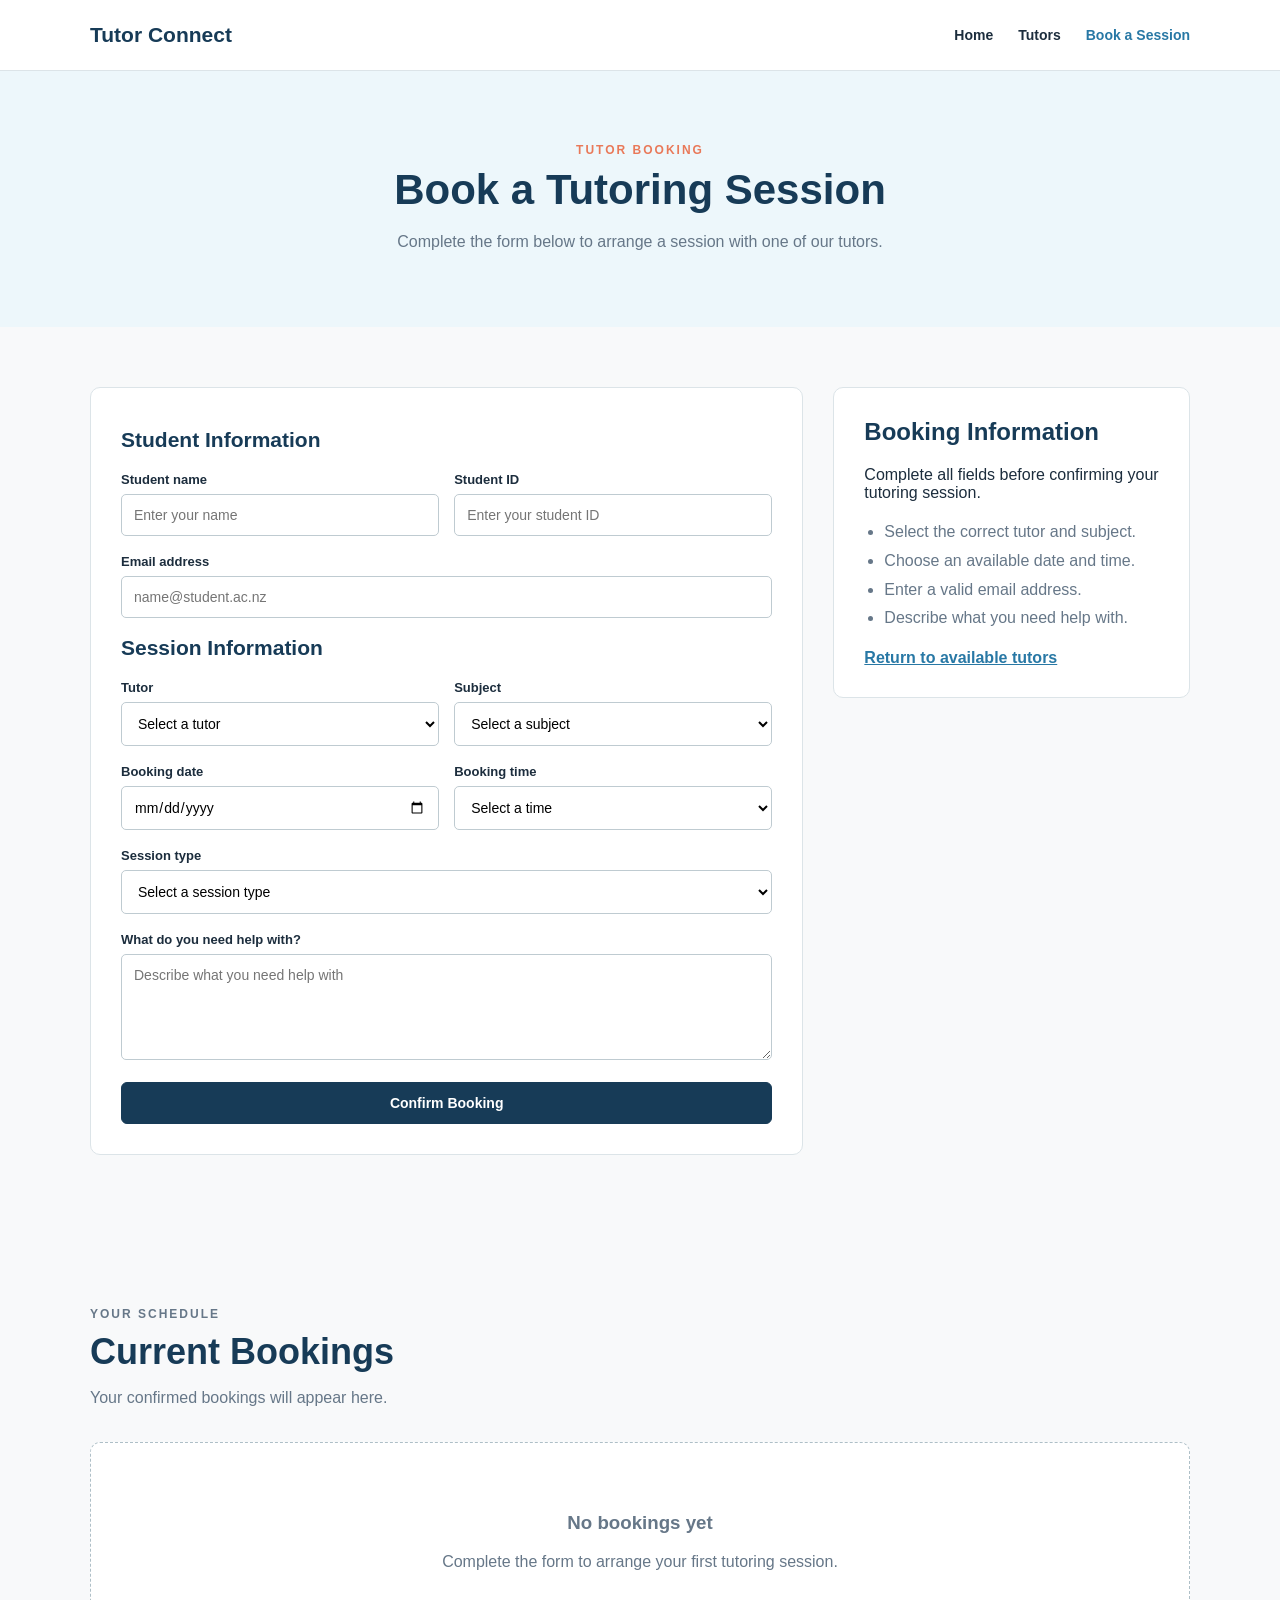
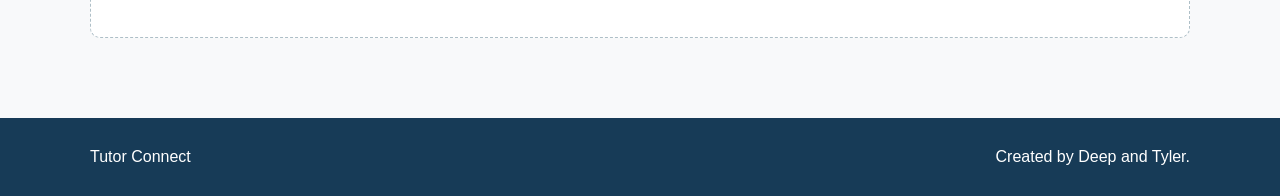
==== TutorBookingApp/wwwroot/booking.html @ f16e8133 "Add booking page and booking functionality" ====
﻿<!DOCTYPE html>
<html lang="en">

<head>
    <meta charset="UTF-8">

    <meta name="viewport"
          content="width=device-width, initial-scale=1.0">

    <title>Tutor Connect - Book a Session</title>

    <link rel="stylesheet" href="css/style.css">
</head>

<body>

    <header class="main-header">
        <div class="container navigation">

            <a href="/index.html" class="logo">
                Tutor Connect
            </a>

            <nav>
                <a href="/index.html">
                    Home
                </a>

                <a href="/index.html#tutors">
                    Tutors
                </a>

                <a href="/booking.html" class="active">
                    Book a Session
                </a>
            </nav>

        </div>
    </header>

    <main>

        <section class="booking-heading">
            <div class="container">

                <p class="small-heading">
                    TUTOR BOOKING
                </p>

                <h1>Book a Tutoring Session</h1>

                <p>
                    Complete the form below to arrange a session
                    with one of our tutors.
                </p>

            </div>
        </section>

        <section class="booking-content">
            <div class="container booking-layout">

                <form id="booking-form"
                      class="booking-form"
                      novalidate>

                    <h2>Student Information</h2>

                    <div class="form-row">

                        <div class="form-group">
                            <label for="student-name">
                                Student name
                            </label>

                            <input type="text"
                                   id="student-name"
                                   placeholder="Enter your name">
                        </div>

                        <div class="form-group">
                            <label for="student-id">
                                Student ID
                            </label>

                            <input type="text"
                                   id="student-id"
                                   placeholder="Enter your student ID">
                        </div>

                    </div>

                    <div class="form-group">
                        <label for="email">
                            Email address
                        </label>

                        <input type="email"
                               id="email"
                               placeholder="name@student.ac.nz">
                    </div>

                    <h2>Session Information</h2>

                    <div class="form-row">

                        <div class="form-group">
                            <label for="tutor">
                                Tutor
                            </label>

                            <select id="tutor">
                                <option value="">
                                    Select a tutor
                                </option>

                                <option value="Sarah Johns">
                                    Sarah Johns
                                </option>

                                <option value="James Kohen">
                                    James Kohen
                                </option>

                                <option value="Emily Cooper">
                                    Emily Cooper
                                </option>
                            </select>
                        </div>

                        <div class="form-group">
                            <label for="subject">
                                Subject
                            </label>

                            <select id="subject">
                                <option value="">
                                    Select a subject
                                </option>

                                <option value="Programming">
                                    Programming
                                </option>

                                <option value="Networking">
                                    Networking
                                </option>

                                <option value="Database Systems">
                                    Database Systems
                                </option>
                            </select>
                        </div>

                    </div>

                    <div class="form-row">

                        <div class="form-group">
                            <label for="booking-date">
                                Booking date
                            </label>

                            <input type="date"
                                   id="booking-date">
                        </div>

                        <div class="form-group">
                            <label for="booking-time">
                                Booking time
                            </label>

                            <select id="booking-time">
                                <option value="">
                                    Select a time
                                </option>

                                <option value="10:00 AM">
                                    10:00 AM
                                </option>

                                <option value="11:00 AM">
                                    11:00 AM
                                </option>

                                <option value="1:00 PM">
                                    1:00 PM
                                </option>

                                <option value="2:00 PM">
                                    2:00 PM
                                </option>

                                <option value="3:00 PM">
                                    3:00 PM
                                </option>
                            </select>
                        </div>

                    </div>

                    <div class="form-group">
                        <label for="session-type">
                            Session type
                        </label>

                        <select id="session-type">
                            <option value="">
                                Select a session type
                            </option>

                            <option value="Online">
                                Online
                            </option>

                            <option value="In person">
                                In person
                            </option>

                            <option value="Either">
                                Either
                            </option>
                        </select>
                    </div>

                    <div class="form-group">
                        <label for="reason">
                            What do you need help with?
                        </label>

                        <textarea id="reason"
                                  rows="5"
                                  placeholder="Describe what you need help with"></textarea>
                    </div>

                    <p id="form-message" role="status"></p>

                    <button type="submit"
                            class="button primary-button submit-button">
                        Confirm Booking
                    </button>

                </form>

                <aside class="booking-information">

                    <h2>Booking Information</h2>

                    <p>
                        Complete all fields before confirming your
                        tutoring session.
                    </p>

                    <ul>
                        <li>Select the correct tutor and subject.</li>
                        <li>Choose an available date and time.</li>
                        <li>Enter a valid email address.</li>
                        <li>Describe what you need help with.</li>
                    </ul>

                    <a href="/index.html#tutors">
                        Return to available tutors
                    </a>

                </aside>

            </div>
        </section>

        <section class="current-bookings">
            <div class="container">

                <div class="section-heading">

                    <p class="small-heading">
                        YOUR SCHEDULE
                    </p>

                    <h2>Current Bookings</h2>

                    <p id="booking-count">
                        Your confirmed bookings will appear here.
                    </p>

                </div>

                <div id="booking-list"></div>

            </div>
        </section>

    </main>

    <footer>
        <div class="container footer-content">

            <p>Tutor Connect</p>

            <p>
                Created by Deep and Tyler.
            </p>

        </div>
    </footer>

    <script src="js/booking.js"></script>

</body>

</html>
---- TutorBookingApp/wwwroot/css/style.css ----
:root {
    --dark-blue: #173b57;
    --blue: #2878a5;
    --light-blue: #edf7fb;
    --orange: #e97959;
    --white: #ffffff;
    --background: #f8f9fa;
    --text: #1c2d3d;
    --grey: #667788;
    --border: #dce4e8;
}

* {
    box-sizing: border-box;
}

html {
    scroll-behavior: smooth;
}

body {
    margin: 0;
    background: var(--background);
    color: var(--text);
    font-family: Arial, Helvetica, sans-serif;
}

.container {
    width: min(1100px, 90%);
    margin: 0 auto;
}

/* Header */

.main-header {
    background: var(--white);
    border-bottom: 1px solid var(--border);
}

.navigation {
    min-height: 70px;
    display: flex;
    align-items: center;
    justify-content: space-between;
}

.logo {
    color: var(--dark-blue);
    font-size: 21px;
    font-weight: bold;
    text-decoration: none;
}

nav {
    display: flex;
    gap: 25px;
}

    nav a {
        color: var(--text);
        font-size: 14px;
        font-weight: bold;
        text-decoration: none;
    }

        nav a:hover,
        nav a.active {
            color: var(--blue);
        }

/* Buttons */

.button {
    display: inline-block;
    padding: 12px 20px;
    border: 1px solid var(--dark-blue);
    border-radius: 6px;
    font-size: 14px;
    font-weight: bold;
    text-align: center;
    text-decoration: none;
    cursor: pointer;
}

.primary-button {
    background: var(--dark-blue);
    color: var(--white);
}

    .primary-button:hover {
        background: var(--blue);
    }

.secondary-button,
.card-button {
    background: var(--white);
    color: var(--dark-blue);
}

    .secondary-button:hover,
    .card-button:hover {
        background: var(--light-blue);
    }

/* Home page hero */

.hero {
    padding: 80px 0;
    background: var(--light-blue);
}

.hero-content {
    display: grid;
    grid-template-columns: 1fr 420px;
    align-items: center;
    gap: 70px;
}

.small-heading {
    margin-bottom: 10px;
    color: var(--orange);
    font-size: 12px;
    font-weight: bold;
    letter-spacing: 2px;
}

.hero h1,
.booking-heading h1 {
    margin: 0 0 20px;
    color: var(--dark-blue);
    font-size: 52px;
    line-height: 1.1;
}

.hero-text > p {
    max-width: 600px;
    color: var(--grey);
    font-size: 18px;
    line-height: 1.7;
}

.hero-buttons {
    display: flex;
    gap: 12px;
    margin-top: 30px;
}

.hero-box {
    padding: 30px;
    background: var(--white);
    border-radius: 10px;
    box-shadow: 0 10px 30px rgba(23, 59, 87, 0.1);
}

    .hero-box h2 {
        margin-top: 0;
        color: var(--dark-blue);
    }

.step {
    display: flex;
    gap: 15px;
    margin-top: 20px;
}

    .step span {
        width: 35px;
        height: 35px;
        display: grid;
        place-items: center;
        flex-shrink: 0;
        background: var(--orange);
        color: var(--white);
        border-radius: 50%;
        font-weight: bold;
    }

    .step h3 {
        margin: 0 0 5px;
        font-size: 16px;
    }

    .step p {
        margin: 0;
        color: var(--grey);
        font-size: 14px;
    }

/* Tutor section */

.tutors-section,
.current-bookings {
    padding: 80px 0;
}

.section-heading {
    margin-bottom: 35px;
}

    .section-heading h2 {
        margin: 0 0 10px;
        color: var(--dark-blue);
        font-size: 36px;
    }

    .section-heading > p {
        color: var(--grey);
    }

.tutor-grid {
    display: grid;
    grid-template-columns: repeat(3, 1fr);
    gap: 20px;
}

.tutor-card {
    padding: 25px;
    background: var(--white);
    border: 1px solid var(--border);
    border-radius: 10px;
}

.tutor-avatar {
    width: 60px;
    height: 60px;
    display: grid;
    place-items: center;
    margin-bottom: 20px;
    background: var(--orange);
    color: var(--white);
    border-radius: 50%;
    font-size: 20px;
    font-weight: bold;
}

.blue-avatar {
    background: var(--blue);
}

.green-avatar {
    background: #558875;
}

.subject-label {
    display: inline-block;
    margin: 0;
    padding: 5px 10px;
    background: var(--light-blue);
    border-radius: 20px;
    font-size: 12px;
    font-weight: bold;
}

.tutor-card h3 {
    margin: 15px 0 10px;
    color: var(--dark-blue);
    font-size: 23px;
}

.tutor-card > p {
    color: var(--grey);
    line-height: 1.6;
}

.availability {
    margin: 20px 0;
    padding: 15px 0;
    border-top: 1px solid var(--border);
    border-bottom: 1px solid var(--border);
}

    .availability p {
        margin: 5px 0;
        color: var(--grey);
        font-size: 13px;
    }

.card-button {
    width: 100%;
}

/* Booking page */

.booking-heading {
    padding: 60px 0;
    text-align: center;
    background: var(--light-blue);
}

    .booking-heading h1 {
        font-size: 42px;
    }

    .booking-heading > .container > p:last-child {
        color: var(--grey);
    }

.booking-content {
    padding: 60px 0;
}

.booking-layout {
    display: grid;
    grid-template-columns: 2fr 1fr;
    gap: 30px;
    align-items: start;
}

.booking-form,
.booking-information {
    padding: 30px;
    background: var(--white);
    border: 1px solid var(--border);
    border-radius: 10px;
}

    .booking-form h2 {
        margin: 10px 0 20px;
        color: var(--dark-blue);
        font-size: 21px;
    }

.form-row {
    display: grid;
    grid-template-columns: 1fr 1fr;
    gap: 15px;
}

.form-group {
    margin-bottom: 18px;
}

    .form-group label {
        display: block;
        margin-bottom: 7px;
        font-size: 13px;
        font-weight: bold;
    }

input,
select,
textarea {
    width: 100%;
    padding: 12px;
    border: 1px solid #bfcbd1;
    border-radius: 5px;
    background: var(--white);
    font-family: Arial, Helvetica, sans-serif;
    font-size: 14px;
}

textarea {
    resize: vertical;
}

    input:focus,
    select:focus,
    textarea:focus {
        border-color: var(--blue);
        outline: 2px solid rgba(40, 120, 165, 0.15);
    }

.submit-button {
    width: 100%;
}

.booking-information h2 {
    margin-top: 0;
    color: var(--dark-blue);
}

.booking-information ul {
    padding-left: 20px;
    color: var(--grey);
    line-height: 1.8;
}

.booking-information a {
    color: var(--blue);
    font-weight: bold;
}

/* Validation message */

#form-message {
    display: none;
    margin: 0 0 18px;
    padding: 12px;
    border-radius: 5px;
    font-size: 14px;
    font-weight: bold;
}

    #form-message.error {
        display: block;
        background: #fff0ed;
        color: #a23f27;
    }

    #form-message.success {
        display: block;
        background: #e9f6ef;
        color: #276b4a;
    }

/* Current bookings */

#booking-list {
    display: grid;
    gap: 15px;
}

.empty-bookings {
    padding: 50px;
    background: var(--white);
    border: 1px dashed #aebfc7;
    border-radius: 10px;
    color: var(--grey);
    text-align: center;
}

.booking-card {
    padding: 20px;
    display: grid;
    grid-template-columns: 1fr auto;
    align-items: center;
    gap: 20px;
    background: var(--white);
    border: 1px solid var(--border);
    border-radius: 8px;
}

    .booking-card h3 {
        margin: 0 0 8px;
        color: var(--dark-blue);
    }

    .booking-card p {
        margin: 4px 0;
        color: var(--grey);
        font-size: 14px;
    }

.cancel-button {
    padding: 10px 15px;
    border: 0;
    border-radius: 5px;
    background: #fff0ed;
    color: #a23f27;
    font-weight: bold;
    cursor: pointer;
}

/* Footer */

footer {
    padding: 30px 0;
    background: var(--dark-blue);
    color: var(--white);
}

.footer-content {
    display: flex;
    justify-content: space-between;
    gap: 20px;
}

    .footer-content p {
        margin: 0;
    }

/* Mobile design */

@media (max-width: 800px) {
    .hero-content,
    .booking-layout {
        grid-template-columns: 1fr;
    }

    .tutor-grid {
        grid-template-columns: 1fr;
    }

    .hero h1 {
        font-size: 42px;
    }
}

@media (max-width: 600px) {
    .navigation {
        padding: 15px 0;
        align-items: flex-start;
        flex-direction: column;
    }

    nav {
        gap: 15px;
        flex-wrap: wrap;
    }

    .hero {
        padding: 55px 0;
    }

        .hero h1,
        .booking-heading h1 {
            font-size: 35px;
        }

    .hero-buttons,
    .form-row,
    .footer-content {
        grid-template-columns: 1fr;
        flex-direction: column;
    }

    .form-row {
        display: grid;
    }

    .button {
        width: 100%;
    }

    .booking-card {
        grid-template-columns: 1fr;
    }
}

.simple-hero {
    padding: 70px 0;
    background: var(--light-blue);
    text-align: center;
}

    .simple-hero h1 {
        margin: 0 0 15px;
        color: var(--dark-blue);
        font-size: 45px;
    }

    .simple-hero p {
        max-width: 550px;
        margin: 0 auto 25px;
        color: var(--grey);
        font-size: 17px;
        line-height: 1.6;
    }

    .simple-hero .button {
        margin: 5px;
    }
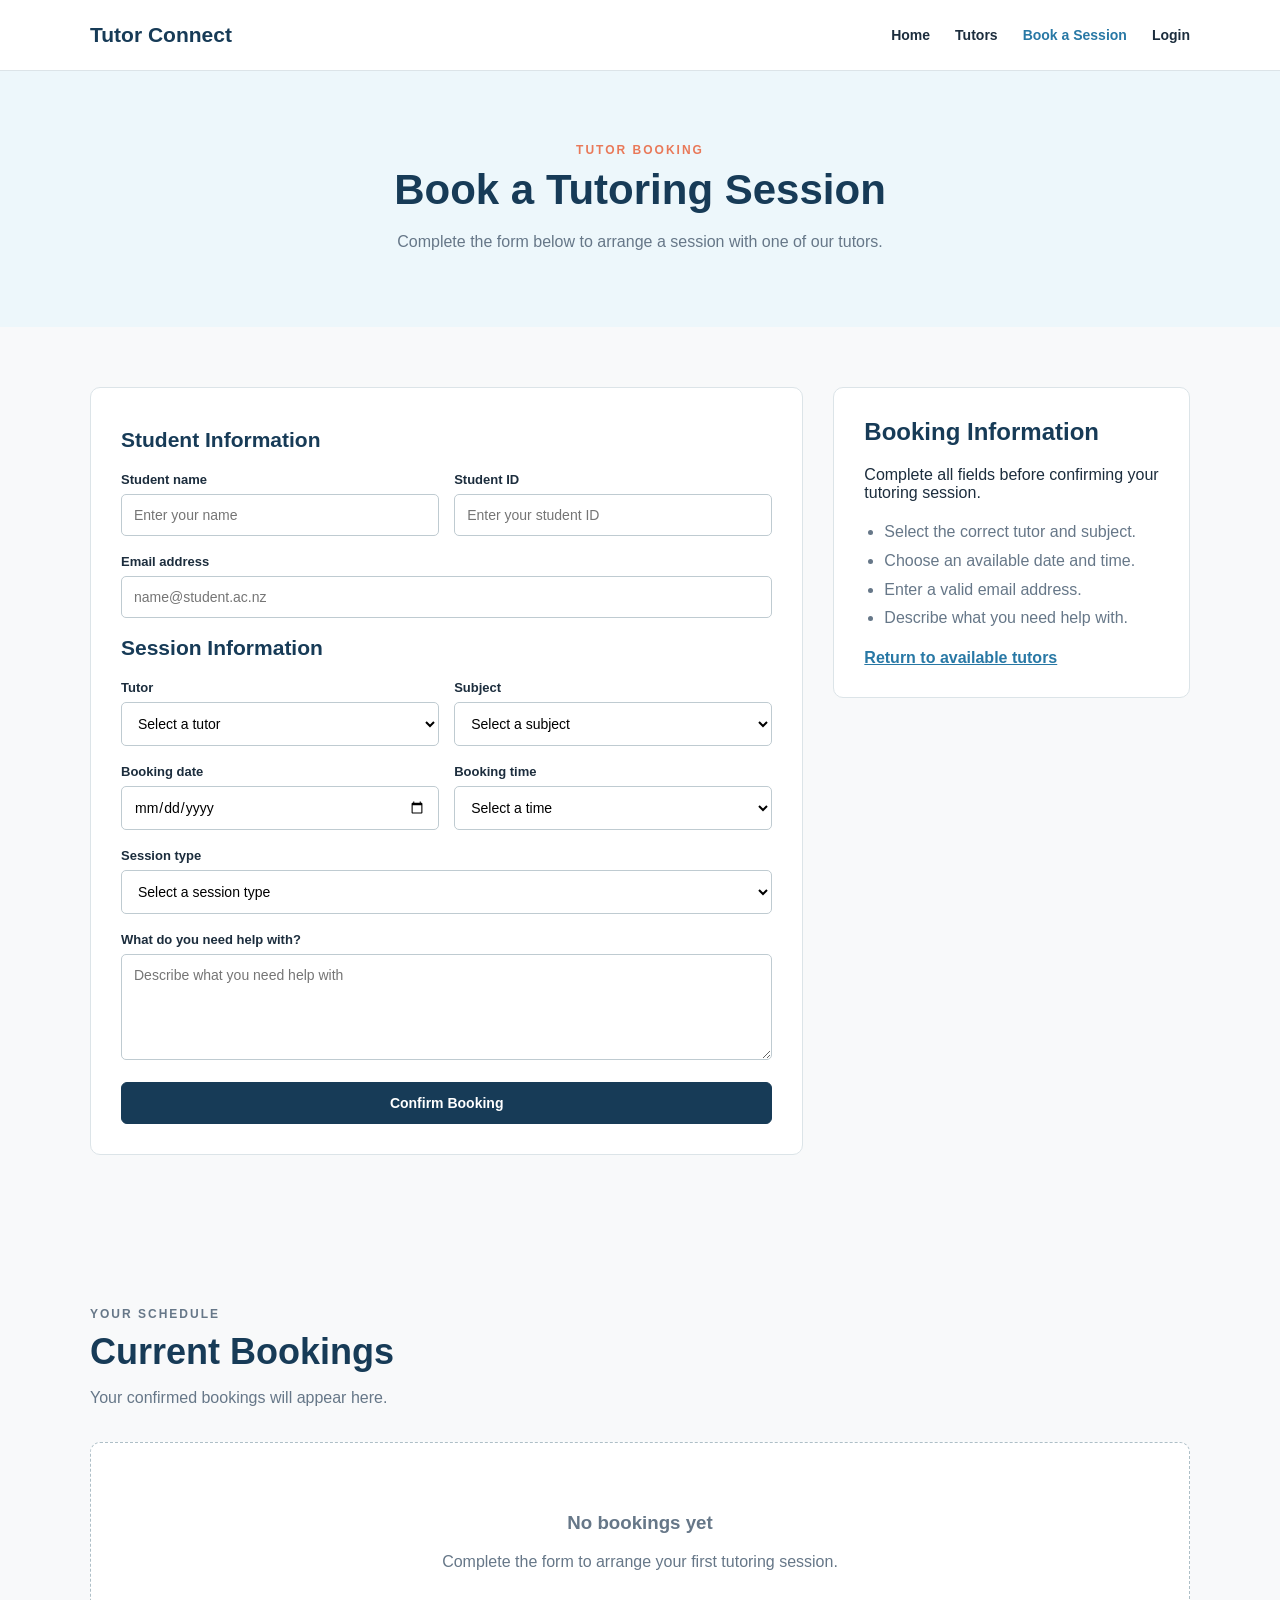
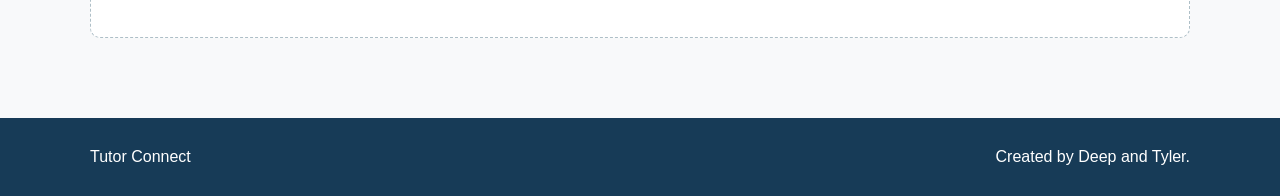
==== commit dc3aa308: "feat(nav): integrate login navigation and authentication state across pages" ====
--- a/TutorBookingApp/wwwroot/booking.html
+++ b/TutorBookingApp/wwwroot/booking.html
@@ -1,4 +1,4 @@
-﻿<!DOCTYPE html>
+<!DOCTYPE html>
 <html lang="en">
 
 <head>
@@ -10,6 +10,7 @@
     <title>Tutor Connect - Book a Session</title>
 
     <link rel="stylesheet" href="css/style.css">
+    <link rel="stylesheet" href="css/auth.css">
 </head>
 
 <body>
@@ -17,21 +18,25 @@
     <header class="main-header">
         <div class="container navigation">
 
-            <a href="/index.html" class="logo">
+            <a href="index.html" class="logo">
                 Tutor Connect
             </a>
 
             <nav>
-                <a href="/index.html">
+                <a href="index.html">
                     Home
                 </a>
 
-                <a href="/index.html#tutors">
+                <a href="index.html#tutors">
                     Tutors
                 </a>
 
-                <a href="/booking.html" class="active">
+                <a href="booking.html" class="active">
                     Book a Session
+                </a>
+
+                <a href="login.html">
+                    Login
                 </a>
             </nav>
 
@@ -304,6 +309,7 @@
     </footer>
 
     <script src="js/booking.js"></script>
+    <script src="js/auth.js"></script>
 
 </body>
 
